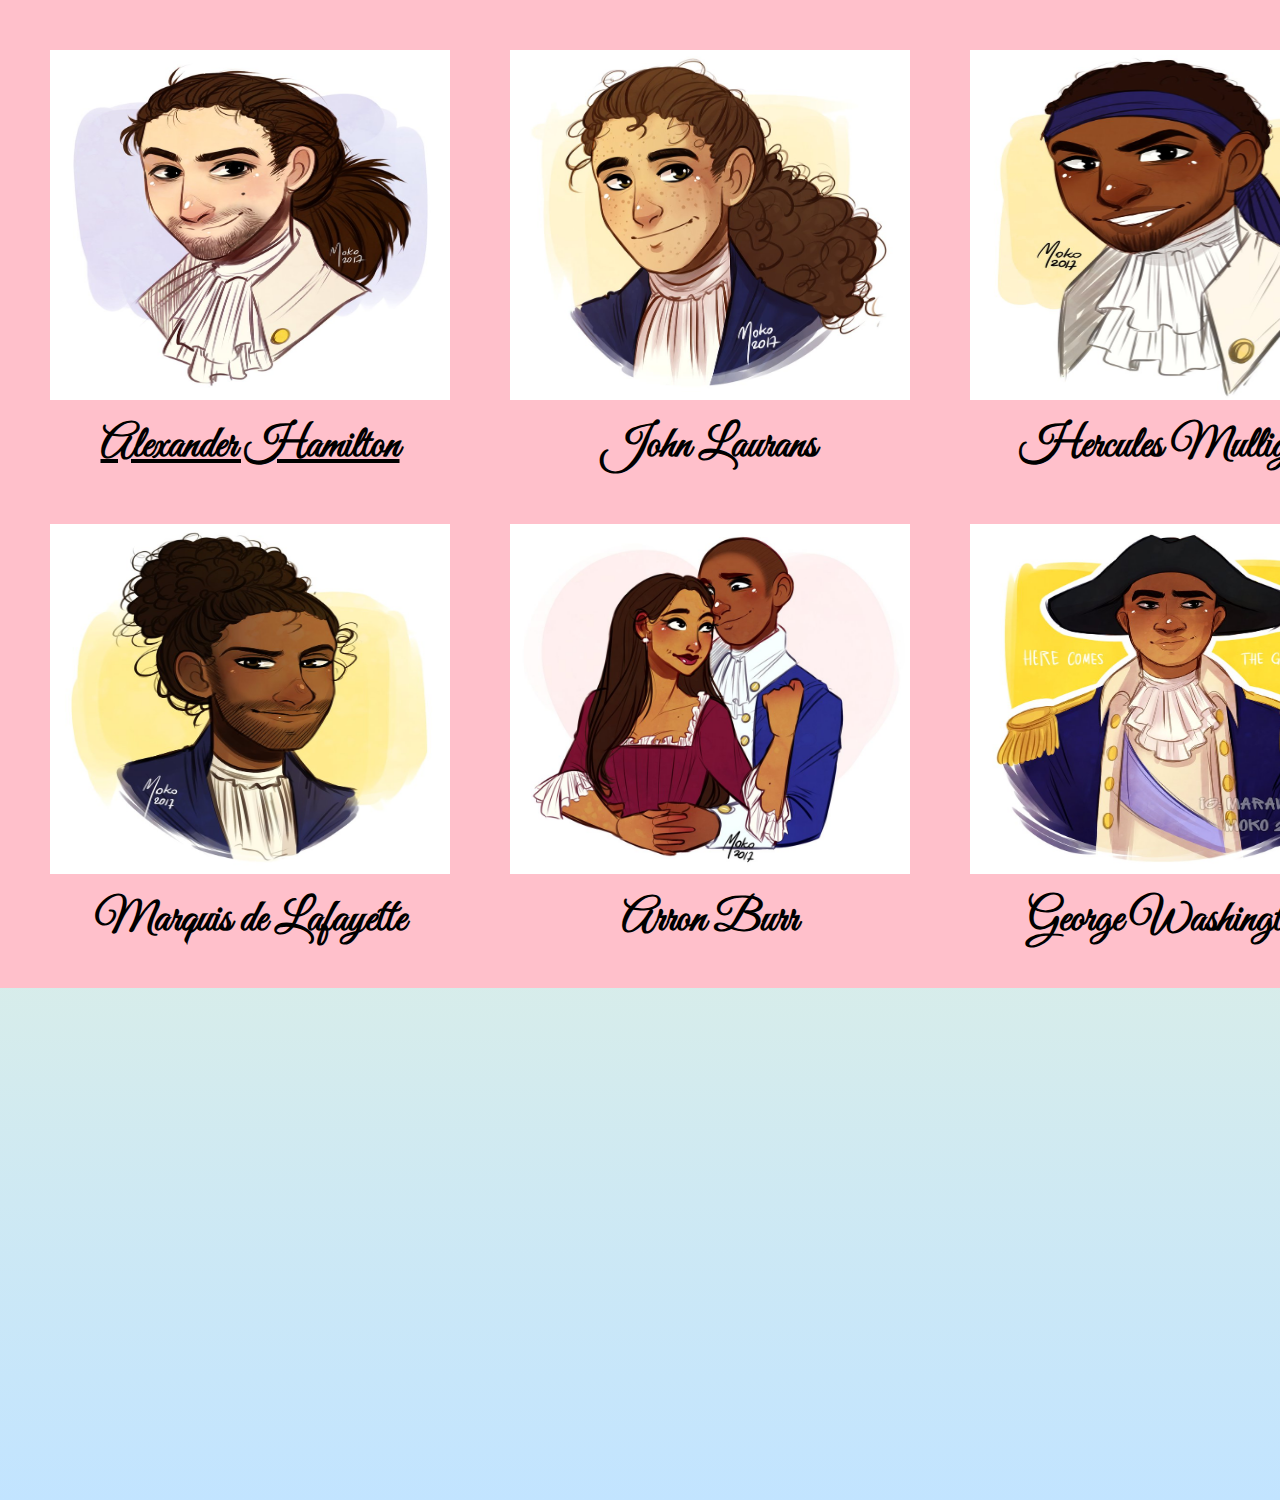
==== index.html @ fab9eeb2 "Add files via upload" ====
<!DOCTYPE html>
<html>
  <head>
    <link href = "stylesheet.css" type = "text/css" rel = "stylesheet">
    <title> Home Page </title>
    <style>
    @import url('https://fonts.googleapis.com/css?family=Great+Vibes');
    .item {
        font-family: 'Great Vibes';
        font-size: 22px;
    }
    </style>
  </head>

  <body>
      <div id="background">

        <div class = "container">

          <div class = "item">
              <img class = "zoom"src ="images/hamilton.png">
            <a href = "alexander.html">
              <h1>Alexander Hamilton</h1>
            </a>
          </div>

          <div class = "item">
              <img class = "zoom"src ="images/Laurans.png">
              <h1>John Laurans</h1>
          </div>

          <div class = "item">
              <img class = "zoom"src ="images/Mulligan.png">
              <h1>Hercules Mulligan</h1>
          </div>

          <div class = "item">
              <img class = "zoom"src ="images/Lafayette.png">
              <h1>Marquis de Lafayette</h1>
          </div>

          <div class = "item">
              <img class = "zoom"src ="images/Burr.png">
              <h1>Arron Burr</h1>
          </div>

          <div class = "item">
              <img class = "zoom"src ="images/Washington.png">
              <h1>George Washington</h1>
          </div>
        </div>

      </div>
  </body>
</html>
---- stylesheet.css ----
*{
  margin: 0px;
  padding: 0px;
}
#background {
    height: 1500px;
    background: linear-gradient(#FFFDC3, #C2E4FF); /* Standard syntax (must be last) */
    margin: 0px
}



/* homepage grid */
.container {
    display: grid;
    grid-template-columns: 1fr 1fr;
    padding: 20px;
}

.item {
    padding: 20px;
    text-align: center;
}

/* unvisited link */
a:link {
    color: black;
}

/* visited link */
a:visited {
    color: black;
}

/* img dimensions */
img {
    z-index: -1;
    height: 350px;
    width: 400px;
}

.zoom {
  	padding: 10px;
    transition: transform .2s; /* Animation */
  	margin: 0px;
}
.zoom:hover {
    -ms-transform: scale(1.15); /* IE 9 */
    -webkit-transform: scale(1.15); /* Safari 3-8 */
    transform: scale(1.15);
}



/* Grid Mods */
@media only screen and (max-width: 800px) {
    .container {
      grid-template-columns: 1fr;
      background: lavender;
    }
}

@media only screen and (min-width: 1200px) {
    .container {
      grid-template-columns: 1fr 1fr 1fr;
      background: pink;
    }
}

@media only screen and (min-width: 1600px) {
    .container {
      grid-template-columns: 1fr 1fr 1fr 1fr;
      background: lightgreen;
    }
}
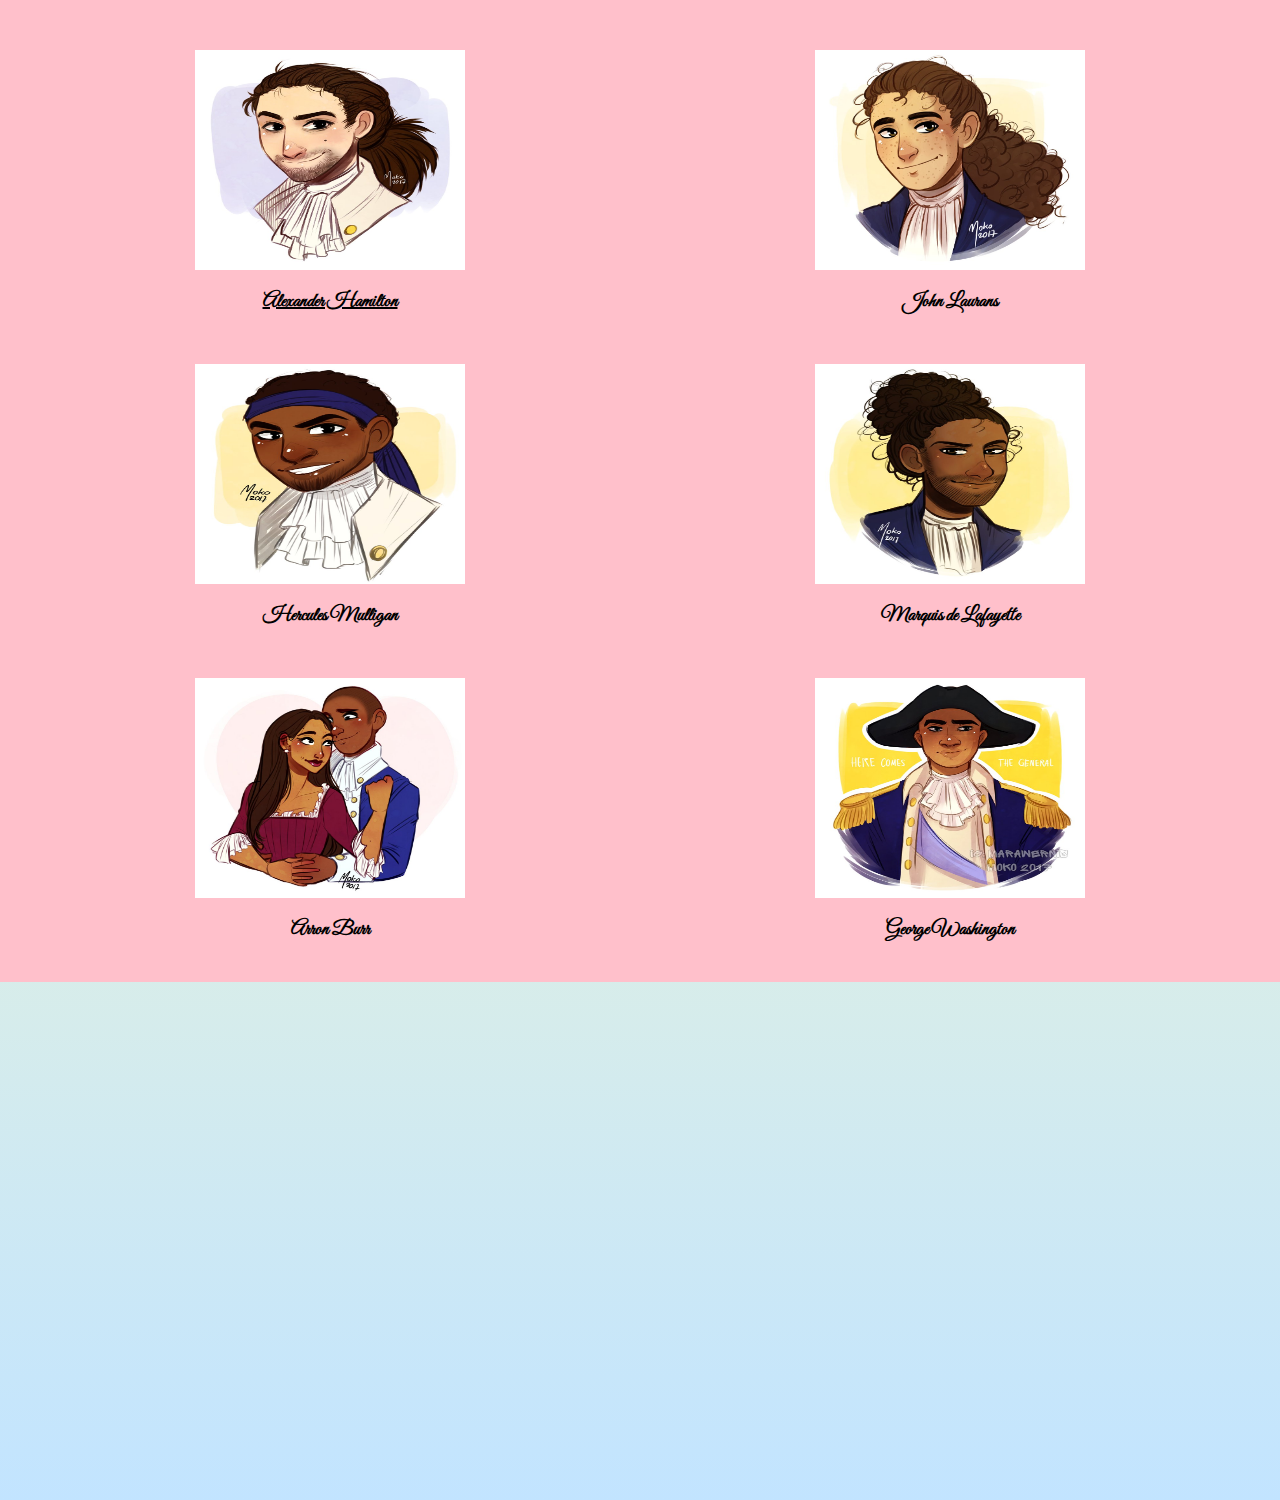
==== commit bc70e85e: "Add files via upload" ====
--- a/index.html
+++ b/index.html
@@ -2,6 +2,7 @@
 <html>
   <head>
     <link href = "stylesheet.css" type = "text/css" rel = "stylesheet">
+    <meta name="viewport" content="width=device-width, initial-scale=1.0">
     <title> Home Page </title>
     <style>
     @import url('https://fonts.googleapis.com/css?family=Great+Vibes');
--- a/stylesheet.css
+++ b/stylesheet.css
@@ -53,23 +53,65 @@
 
 
 /* Grid Mods */
-@media only screen and (max-width: 800px) {
+/* Extra small devices (phones, 600px and down) */
+@media only screen and (max-width: 400px) {
+  .background{
+    height: 1000px;
+  }
     .container {
       grid-template-columns: 1fr;
-      background: lavender;
+    }
+    .item {
+      overflow: auto;
+      text-align: center;
+    }
+
+    img{
+      height: 220px;
+      width: 270px;
     }
 }
 
-@media only screen and (min-width: 1200px) {
-    .container {
-      grid-template-columns: 1fr 1fr 1fr;
-      background: pink;
-    }
+/* Small devices (portrait tablets and large phones, 600px and up) */
+@media only screen and (min-width: 410px) {
+  .container {
+    grid-template-columns: 1fr 1fr;
+  }
+  .item {
+    overflow: auto;
+    text-align: center;
+}
+  h1{
+    font-size: 20px;
+  }
+  img{
+    height: 150px;
+    width: 200px;
+  }
 }
 
-@media only screen and (min-width: 1600px) {
-    .container {
-      grid-template-columns: 1fr 1fr 1fr 1fr;
-      background: lightgreen;
-    }
+/* Medium devices (landscape tablets, 768px and up) */
+@media only screen and (min-width: 768px) {
+  .container {
+    background: red;
+    grid-template-columns: 1fr 1fr;
+  }
+  .item {
+    overflow: auto;
+    text-align: center;
 }
+
+  img{
+    height: 220px;
+    width: 270px;
+  }
+}
+/* Large devices (laptops/desktops, 992px and up) */
+@media only screen and (min-width: 992px) {
+    .container {background: orange;}
+}
+
+/* Extra large devices (large laptops and desktops, 1200px and up) */
+@media only screen and (min-width: 1200px) {
+    .container {background: pink;}
+}
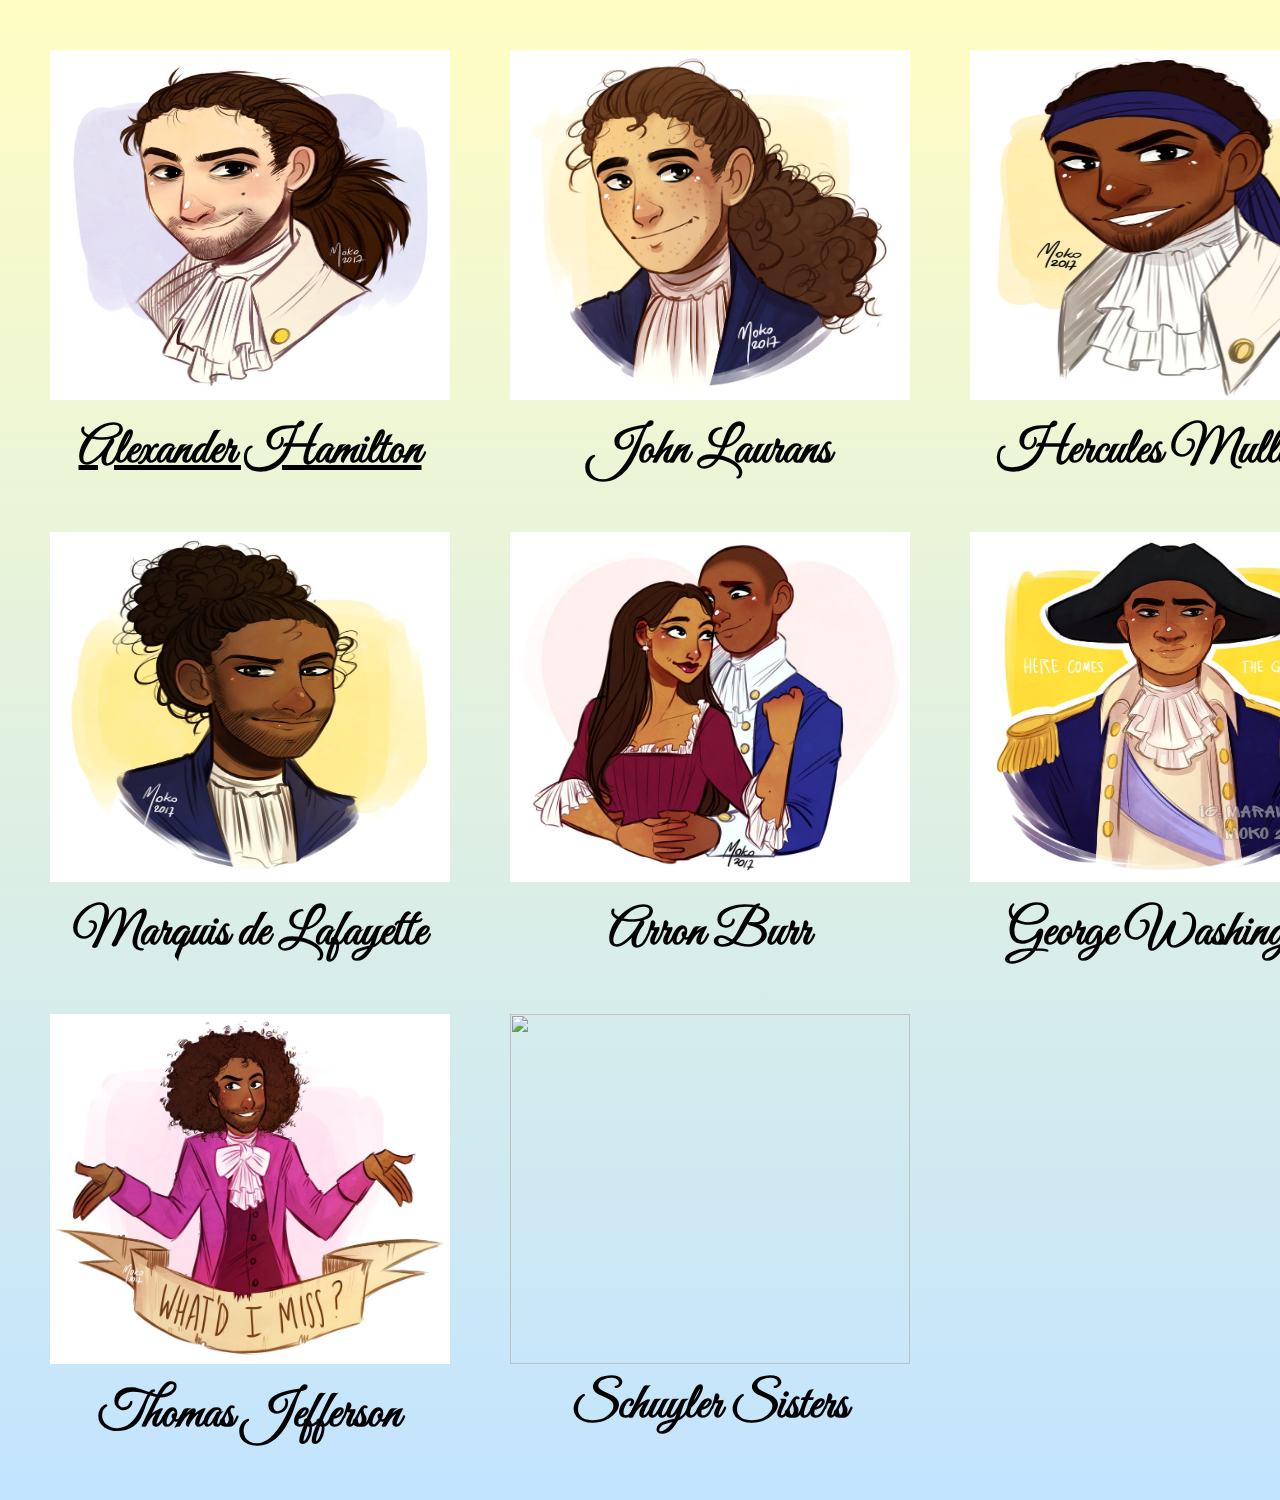
==== commit 498b3f57: "Add files via upload" ====
--- a/index.html
+++ b/index.html
@@ -49,6 +49,16 @@
               <img class = "zoom"src ="images/Washington.png">
               <h1>George Washington</h1>
           </div>
+
+          <div class = "item">
+              <img class = "zoom"src ="images/Jefferson.png">
+              <h1>Thomas Jefferson</h1>
+          </div>
+
+          <div class = "item">
+              <img class = "zoom"src ="images/Schuyler.png">
+              <h1>Schuyler Sisters</h1>
+          </div>
         </div>
 
       </div>
--- a/stylesheet.css
+++ b/stylesheet.css
@@ -54,9 +54,9 @@
 
 /* Grid Mods */
 /* Extra small devices (phones, 600px and down) */
-@media only screen and (max-width: 400px) {
-  .background{
-    height: 1000px;
+@media only screen and (max-width: 770px) {
+  #background{
+    height: 100%;
   }
     .container {
       grid-template-columns: 1fr;
@@ -73,45 +73,55 @@
 }
 
 /* Small devices (portrait tablets and large phones, 600px and up) */
-@media only screen and (min-width: 410px) {
+@media only screen and (min-width: 500px max-width: 1000px;) {
+  #background{
+    height: 100%;
+  }
+
   .container {
     grid-template-columns: 1fr 1fr;
+    height: auto;
   }
+
   .item {
     overflow: auto;
     text-align: center;
 }
+
   h1{
     font-size: 20px;
   }
+
   img{
     height: 150px;
     width: 200px;
   }
 }
 
-/* Medium devices (landscape tablets, 768px and up) */
-@media only screen and (min-width: 768px) {
+/* Large devices (laptops/desktops, 992px and up) */
+@media only screen and (min-width: 1200px) {
   .container {
-    background: red;
-    grid-template-columns: 1fr 1fr;
+    grid-template-columns: 1fr 1fr 1fr;
   }
-  .item {
-    overflow: auto;
-    text-align: center;
-}
 
-  img{
-    height: 220px;
-    width: 270px;
+  h1{
+      font-size: 50px;
   }
-}
-/* Large devices (laptops/desktops, 992px and up) */
-@media only screen and (min-width: 992px) {
-    .container {background: orange;}
 }
 
 /* Extra large devices (large laptops and desktops, 1200px and up) */
-@media only screen and (min-width: 1200px) {
-    .container {background: pink;}
+@media only screen and (min-width: 1600px) {
+    .container {
+      grid-template-columns: 1fr 1fr 1fr 1fr;
+    }
+    .item {
+      overflow: hidden;
+    }
+
+    }
+  img{
+  height: 350px;
+  width: 400px;
+  }
+
 }
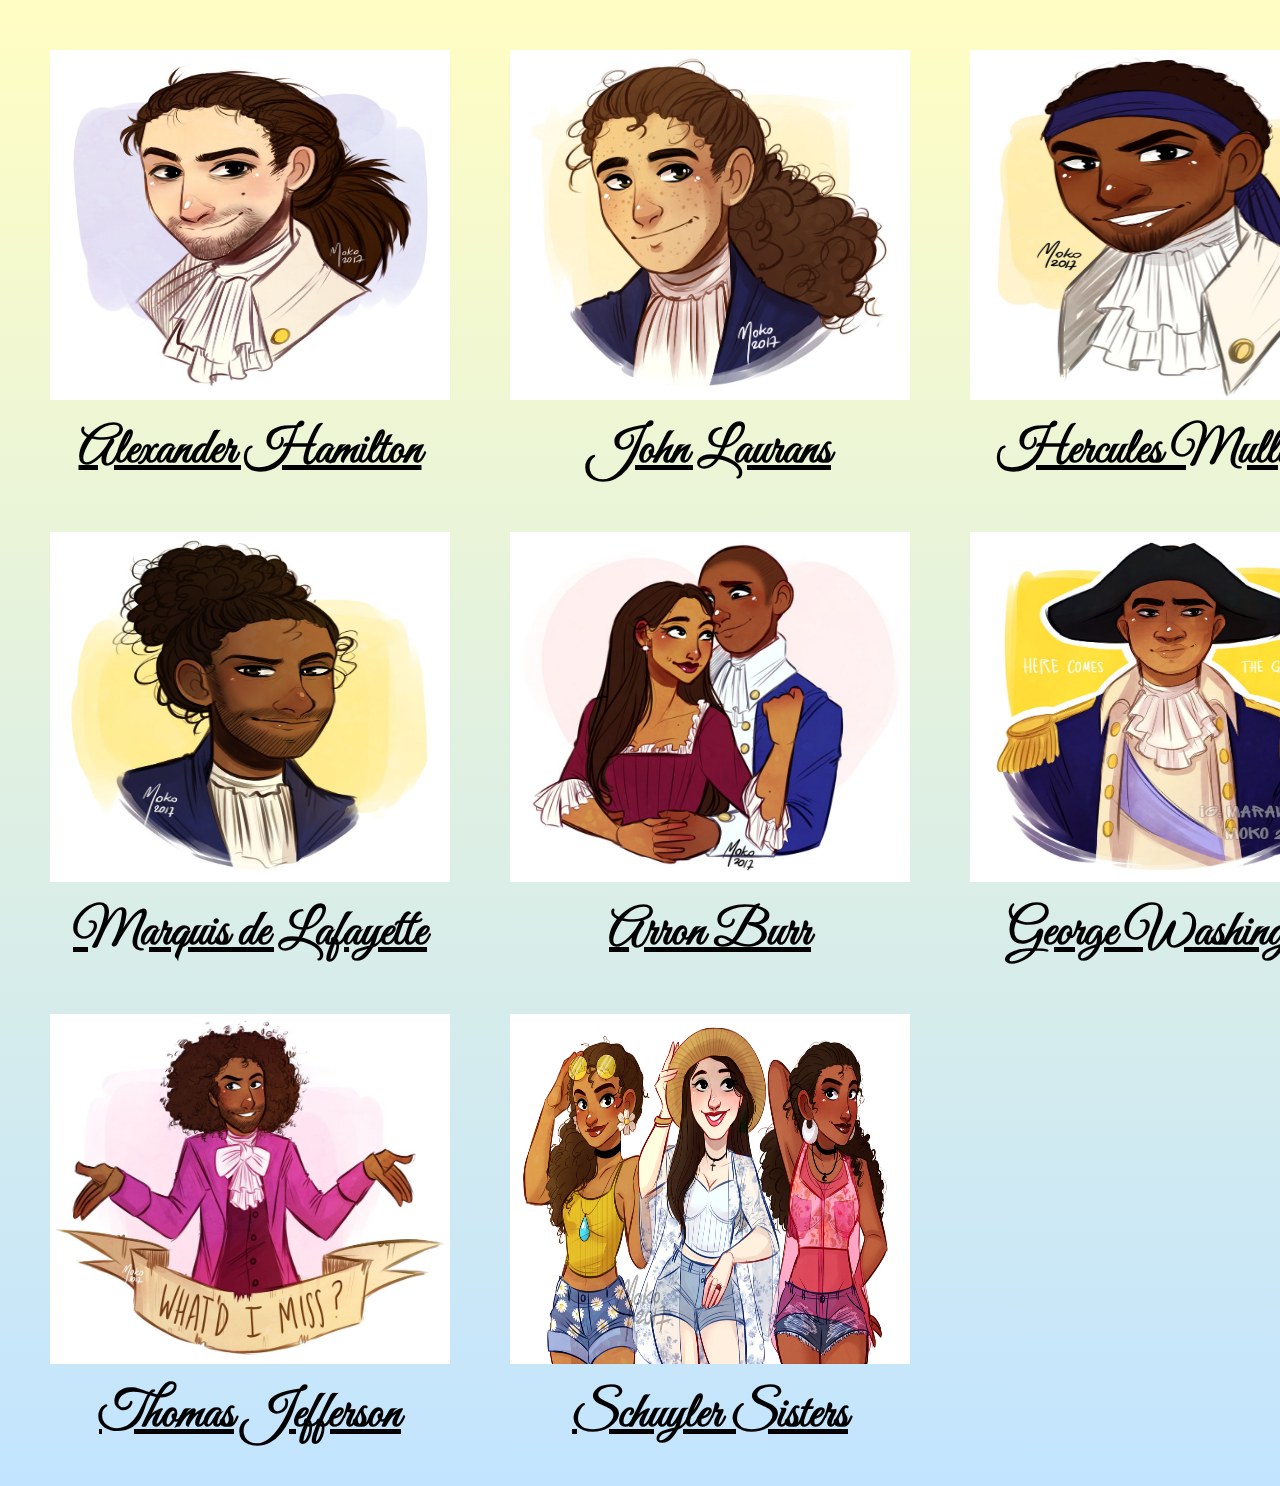
==== commit ac6c7b92: "Add files via upload" ====
--- a/index.html
+++ b/index.html
@@ -27,37 +27,51 @@
 
           <div class = "item">
               <img class = "zoom"src ="images/Laurans.png">
-              <h1>John Laurans</h1>
+              <a href ="laurans.html">
+                <h1>John Laurans</h1>
+              </a>
           </div>
 
           <div class = "item">
               <img class = "zoom"src ="images/Mulligan.png">
-              <h1>Hercules Mulligan</h1>
+              <a href ="mullian.html">
+                <h1>Hercules Mulligan</h1>
+              </a>
           </div>
 
           <div class = "item">
               <img class = "zoom"src ="images/Lafayette.png">
-              <h1>Marquis de Lafayette</h1>
+              <a href ="lafayeffe.html">
+                <h1>Marquis de Lafayette</h1>
+              </a>
           </div>
 
           <div class = "item">
               <img class = "zoom"src ="images/Burr.png">
-              <h1>Arron Burr</h1>
+              <a href ="burr.html">
+                <h1>Arron Burr</h1>
+              </a>
           </div>
 
           <div class = "item">
               <img class = "zoom"src ="images/Washington.png">
-              <h1>George Washington</h1>
+              <a href ="washington.html">
+                <h1>George Washington</h1>
+              </a>
           </div>
 
           <div class = "item">
               <img class = "zoom"src ="images/Jefferson.png">
-              <h1>Thomas Jefferson</h1>
+              <a href ="jefferson.html">
+                <h1>Thomas Jefferson</h1>
+              </a>
           </div>
 
           <div class = "item">
               <img class = "zoom"src ="images/Schuyler.png">
-              <h1>Schuyler Sisters</h1>
+              <a href ="schuyler.html">
+                <h1>Schuyler Sisters</h1>
+              </a>
           </div>
         </div>
 
--- a/stylesheet.css
+++ b/stylesheet.css
@@ -3,7 +3,7 @@
   padding: 0px;
 }
 #background {
-    height: 1500px;
+    height: 100%;
     background: linear-gradient(#FFFDC3, #C2E4FF); /* Standard syntax (must be last) */
     margin: 0px
 }
@@ -53,6 +53,7 @@
 
 
 /* Grid Mods */
+
 /* Extra small devices (phones, 600px and down) */
 @media only screen and (max-width: 770px) {
   #background{
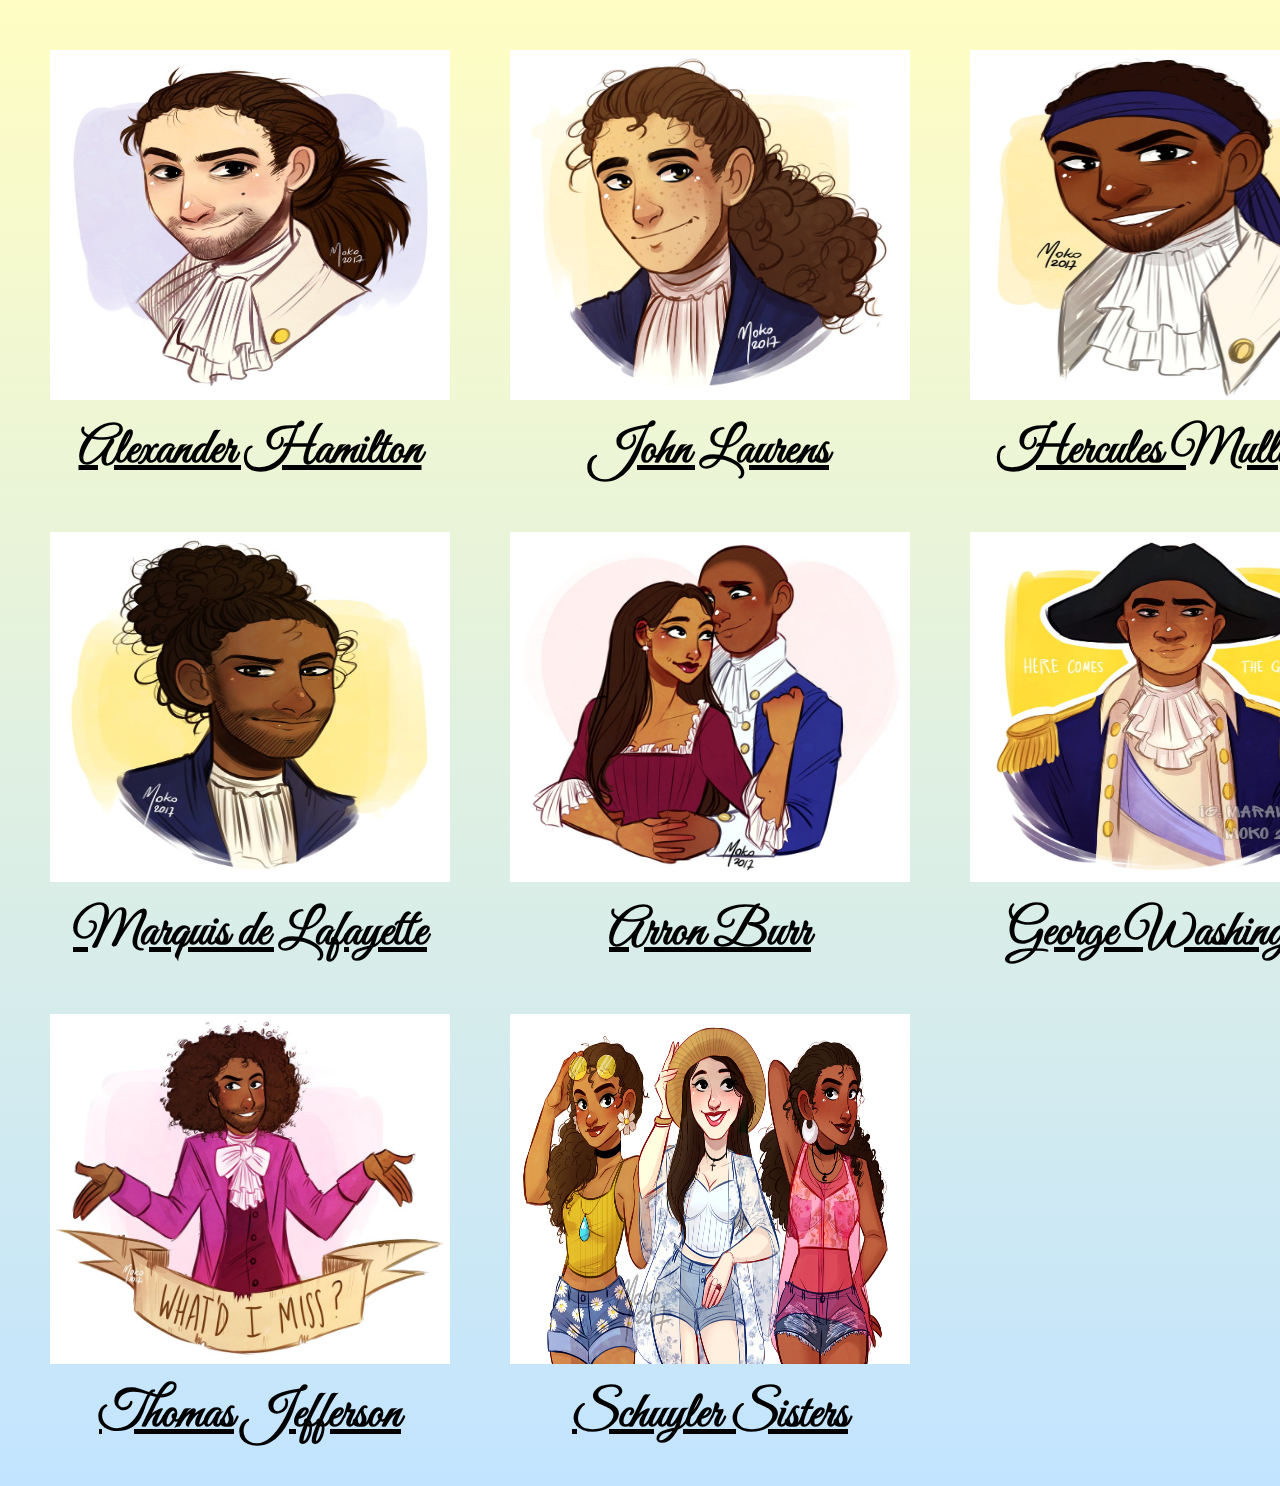
==== commit fd368c04: "Add files via upload" ====
--- a/index.html
+++ b/index.html
@@ -2,10 +2,20 @@
 <html>
   <head>
     <link href = "stylesheet.css" type = "text/css" rel = "stylesheet">
+    <!--Media -->
     <meta name="viewport" content="width=device-width, initial-scale=1.0">
+
+    <!-- Title-->
     <title> Home Page </title>
+
+    <!-- Audio for Homepage -->
+    <audio autoplay>
+        <source src="music/Hamilton.mp3" type="audio/mpeg">
+  </audio>
     <style>
+    @import url('https://fonts.googleapis.com/css?family=Encode+Sans+Condensed');
     @import url('https://fonts.googleapis.com/css?family=Great+Vibes');
+    @import url('https://fonts.googleapis.com/css?family=Amatic+SC|Delius|Petit+Formal+Script');
     .item {
         font-family: 'Great Vibes';
         font-size: 22px;
@@ -28,20 +38,20 @@
           <div class = "item">
               <img class = "zoom"src ="images/Laurans.png">
               <a href ="laurans.html">
-                <h1>John Laurans</h1>
+                <h1>John Laurens</h1>
               </a>
           </div>
 
           <div class = "item">
               <img class = "zoom"src ="images/Mulligan.png">
-              <a href ="mullian.html">
+              <a href ="mulligan.html">
                 <h1>Hercules Mulligan</h1>
               </a>
           </div>
 
           <div class = "item">
               <img class = "zoom"src ="images/Lafayette.png">
-              <a href ="lafayeffe.html">
+              <a href ="lafayette.html">
                 <h1>Marquis de Lafayette</h1>
               </a>
           </div>
@@ -54,7 +64,7 @@
           </div>
 
           <div class = "item">
-              <img class = "zoom"src ="images/Washington.png">
+                <img class = "zoom" src = "images/Washington.png">
               <a href ="washington.html">
                 <h1>George Washington</h1>
               </a>
@@ -62,14 +72,14 @@
 
           <div class = "item">
               <img class = "zoom"src ="images/Jefferson.png">
-              <a href ="jefferson.html">
+              <a href ="jerfferson.html">
                 <h1>Thomas Jefferson</h1>
               </a>
           </div>
 
           <div class = "item">
               <img class = "zoom"src ="images/Schuyler.png">
-              <a href ="schuyler.html">
+              <a href ="schyler.html">
                 <h1>Schuyler Sisters</h1>
               </a>
           </div>
--- a/stylesheet.css
+++ b/stylesheet.css
@@ -2,12 +2,18 @@
   margin: 0px;
   padding: 0px;
 }
+
 #background {
     height: 100%;
     background: linear-gradient(#FFFDC3, #C2E4FF); /* Standard syntax (must be last) */
     margin: 0px
 }
 
+.back {
+	width: 50px;
+	height: 50px;
+	float: left;
+}
 
 
 /* homepage grid */
@@ -39,6 +45,11 @@
     width: 400px;
 }
 
+.long{
+  height: 400px;
+  width: 350px;
+}
+
 .zoom {
   	padding: 10px;
     transition: transform .2s; /* Animation */
@@ -51,6 +62,96 @@
 }
 
 
+/*Page Content Grid */
+.container2{
+  display: grid;
+  grid-template-columns: 1fr 1fr;
+  grid-row-gap: 50px;
+  grid-column-gap: 20px;
+  padding: 20px;
+}
+
+/* List */
+ul{
+  list-style-type: none;
+}
+
+.list {
+   font-size: 20px;
+   color: navy;
+   font-family: 'Coming Soon', cursive;
+}
+.content{
+  color: white;
+}
+
+p{
+  color: black;
+}
+
+/* Hamilton Page */
+.hamilton{
+  background: linear-gradient(#FFFDC3, #FFD6E7);
+}
+
+
+
+
+/* Laurans Page */
+.top2{
+	background: linear-gradient( #FFFDC3, #206B8F);
+	color: white;
+}
+
+.top{
+  color: black;
+}
+
+
+
+
+/* Mulligan Page */
+
+.middle{
+  background: linear-gradient(#F1FFDC, #206B8F);
+}
+
+
+
+
+/* Lafayette Page */
+
+
+
+
+
+/* Burr Page */
+
+.bottom {
+  background: linear-gradient(#BBEFE7, #206B8F)
+}
+
+
+/* Washington Page */
+
+
+
+
+
+
+/* Jefferson Page */
+
+
+
+
+
+
+/* Schuyler Pages */
+
+
+
+
+
 
 /* Grid Mods */
 
